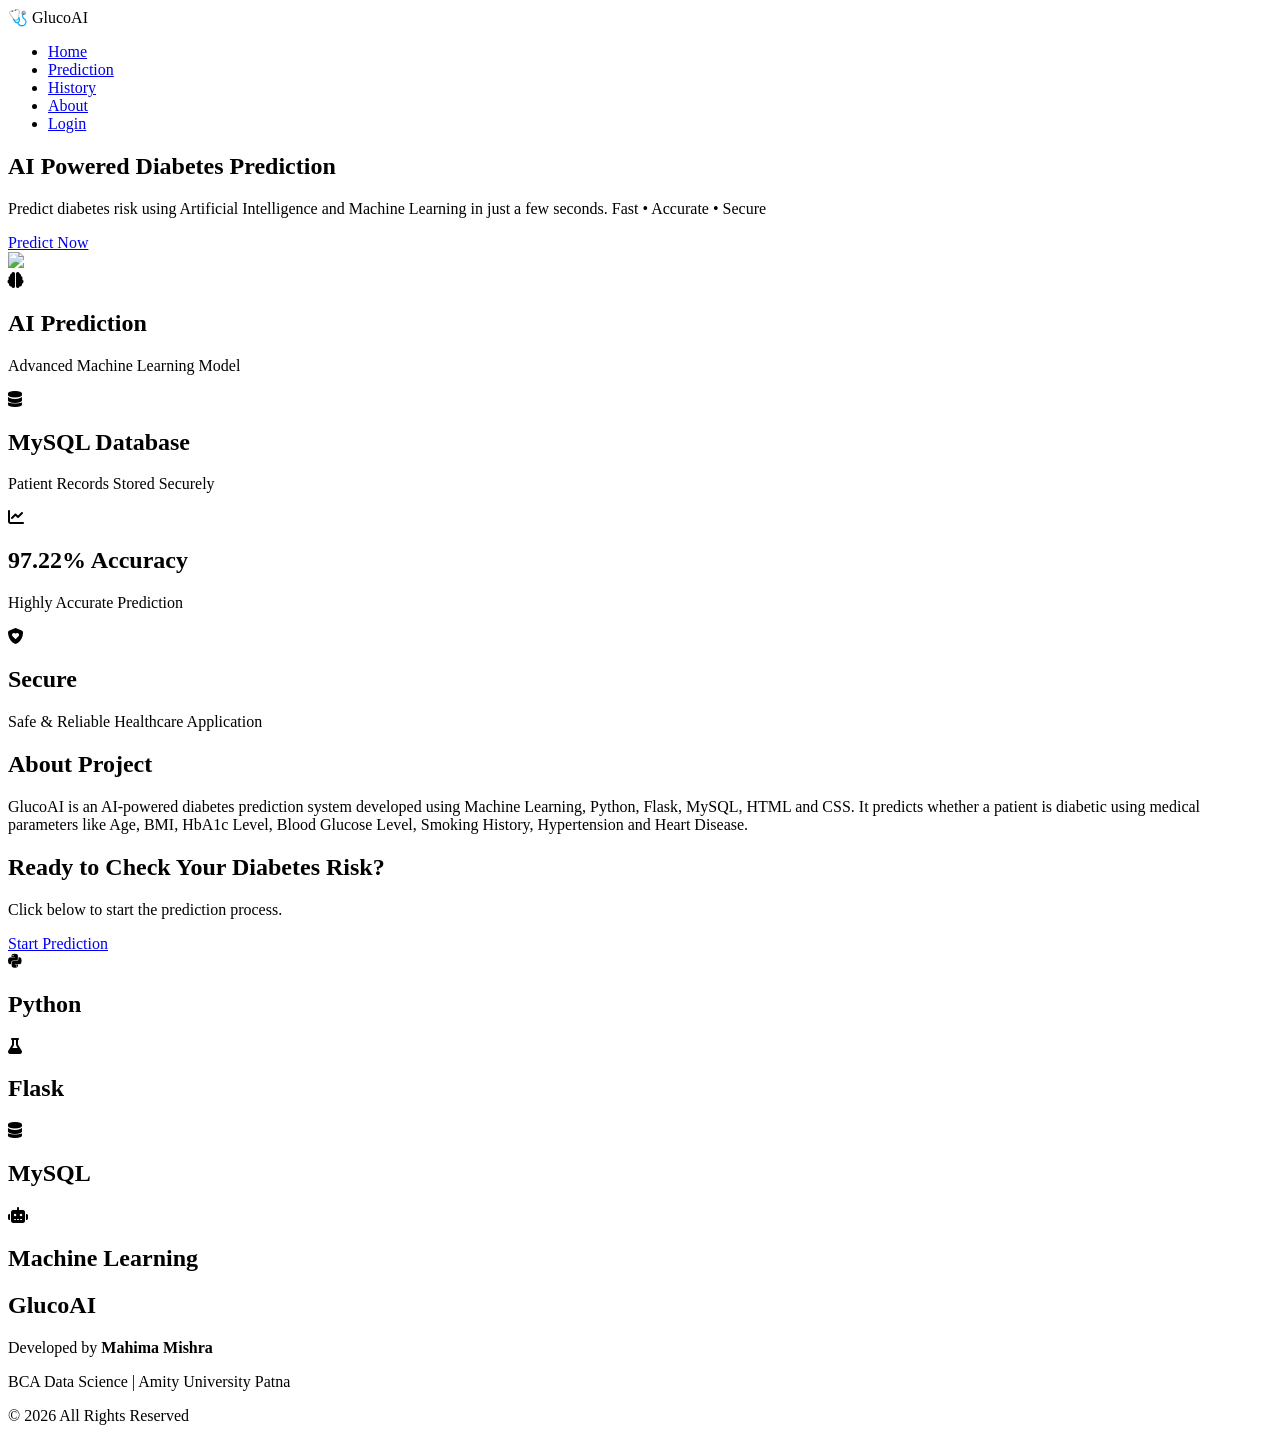
==== templates/index.html @ 879b3b70 "Add GlucoAI diabetes prediction project" ====
<!DOCTYPE html>
<html lang="en">

<head>

    <meta charset="UTF-8">
    <meta name="viewport" content="width=device-width, initial-scale=1.0">

    <title>GlucoAI | Smart Diabetes Prediction System</title>

    <link rel="stylesheet" href="{{ url_for('static', filename='style.css') }}">

    <link href="https://fonts.googleapis.com/css2?family=Poppins:wght@300;400;500;600;700&display=swap" rel="stylesheet">

    <link rel="stylesheet"
        href="https://cdnjs.cloudflare.com/ajax/libs/font-awesome/6.7.1/css/all.min.css">

</head>

<body>

<!-- ================= NAVBAR ================= -->

<nav>

    <div class="logo">
        🩺 GlucoAI
    </div>

    <ul>

        <li><a href="/">Home</a></li>

        <li><a href="/predict">Prediction</a></li>

        <li><a href="/history">History</a></li>

        <li><a href="/about">About</a></li>

        <li><a href="/login">Login</a></li>

    </ul>

</nav>

<!-- ================= HERO ================= -->

<section class="hero">

    <div class="left">

        <h1>

            AI Powered

            <span>Diabetes Prediction</span>

        </h1>

        <p>

            Predict diabetes risk using Artificial Intelligence and Machine
            Learning in just a few seconds.

            Fast • Accurate • Secure

        </p>

        <a href="/predict" class="btn">

            Predict Now

        </a>

    </div>

    <div class="right">

        <img src="https://img.icons8.com/color/480/doctor-male.png">

    </div>

</section>

<!-- ================= FEATURES ================= -->

<section class="features">

    <div class="box">

        <i class="fa-solid fa-brain"></i>

        <h2>AI Prediction</h2>

        <p>

            Advanced Machine Learning Model

        </p>

    </div>

    <div class="box">

        <i class="fa-solid fa-database"></i>

        <h2>MySQL Database</h2>

        <p>

            Patient Records Stored Securely

        </p>

    </div>

    <div class="box">

        <i class="fa-solid fa-chart-line"></i>

        <h2>97.22% Accuracy</h2>

        <p>

            Highly Accurate Prediction

        </p>

    </div>

    <div class="box">

        <i class="fa-solid fa-shield-heart"></i>

        <h2>Secure</h2>

        <p>

            Safe & Reliable Healthcare Application

        </p>

    </div>

</section>

<!-- ================= ABOUT ================= -->

<section class="about">

    <h1>About Project</h1>

    <p>

        GlucoAI is an AI-powered diabetes prediction system developed using
        Machine Learning, Python, Flask, MySQL, HTML and CSS.

        It predicts whether a patient is diabetic using medical parameters
        like Age, BMI, HbA1c Level, Blood Glucose Level, Smoking History,
        Hypertension and Heart Disease.

    </p>

</section>

<!-- ================= CALL TO ACTION ================= -->

<section class="start">

    <h1>

        Ready to Check Your Diabetes Risk?

    </h1>

    <p>

        Click below to start the prediction process.

    </p>

    <a href="/predict" class="btn">

        Start Prediction

    </a>

</section>

<!-- ================= TECHNOLOGIES ================= -->

<section class="features">

    <div class="box">

        <i class="fa-brands fa-python"></i>

        <h2>Python</h2>

    </div>

    <div class="box">

        <i class="fa-solid fa-flask"></i>

        <h2>Flask</h2>

    </div>

    <div class="box">

        <i class="fa-solid fa-database"></i>

        <h2>MySQL</h2>

    </div>

    <div class="box">

        <i class="fa-solid fa-robot"></i>

        <h2>Machine Learning</h2>

    </div>

</section>

<!-- ================= FOOTER ================= -->

<footer>

    <h2>GlucoAI</h2>

    <p>

        Developed by <b>Mahima Mishra</b>

    </p>

    <p>

        BCA Data Science | Amity University Patna

    </p>

    <p>

        © 2026 All Rights Reserved

    </p>

</footer>

</body>

</html>
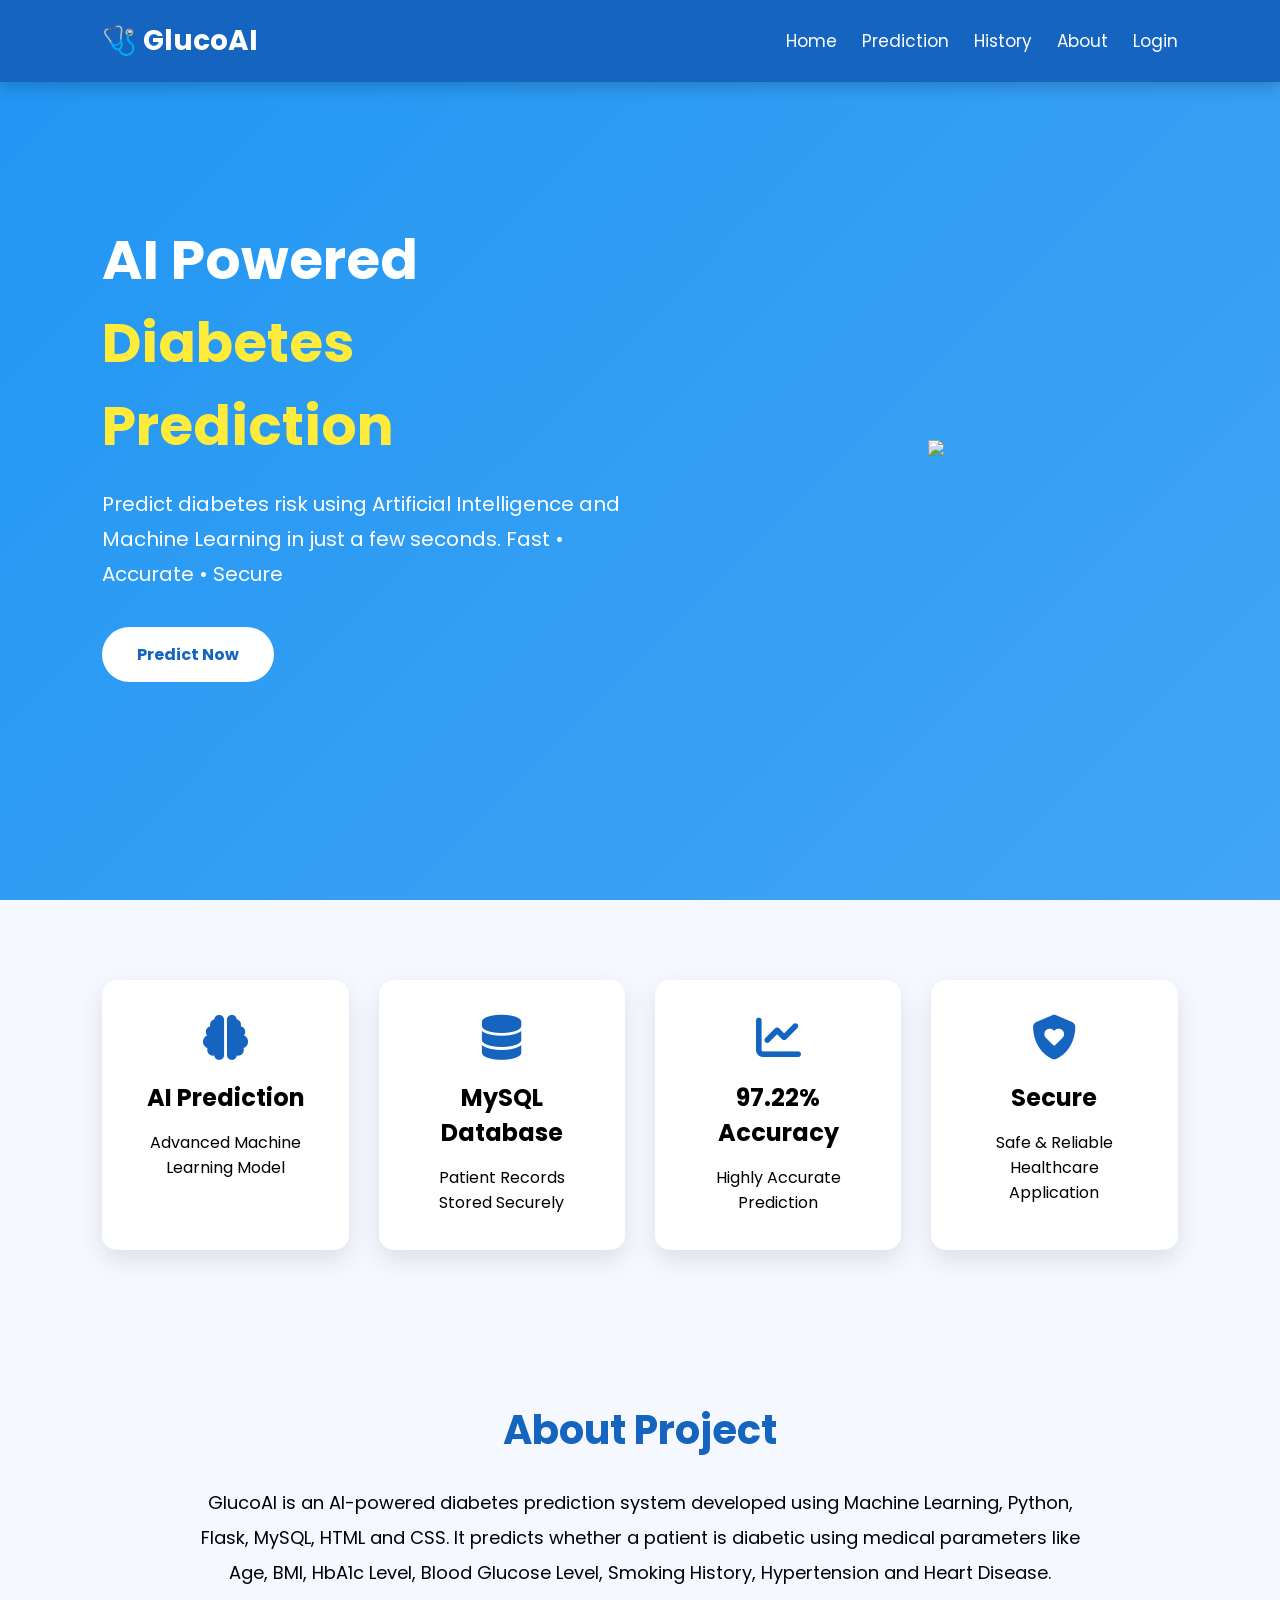
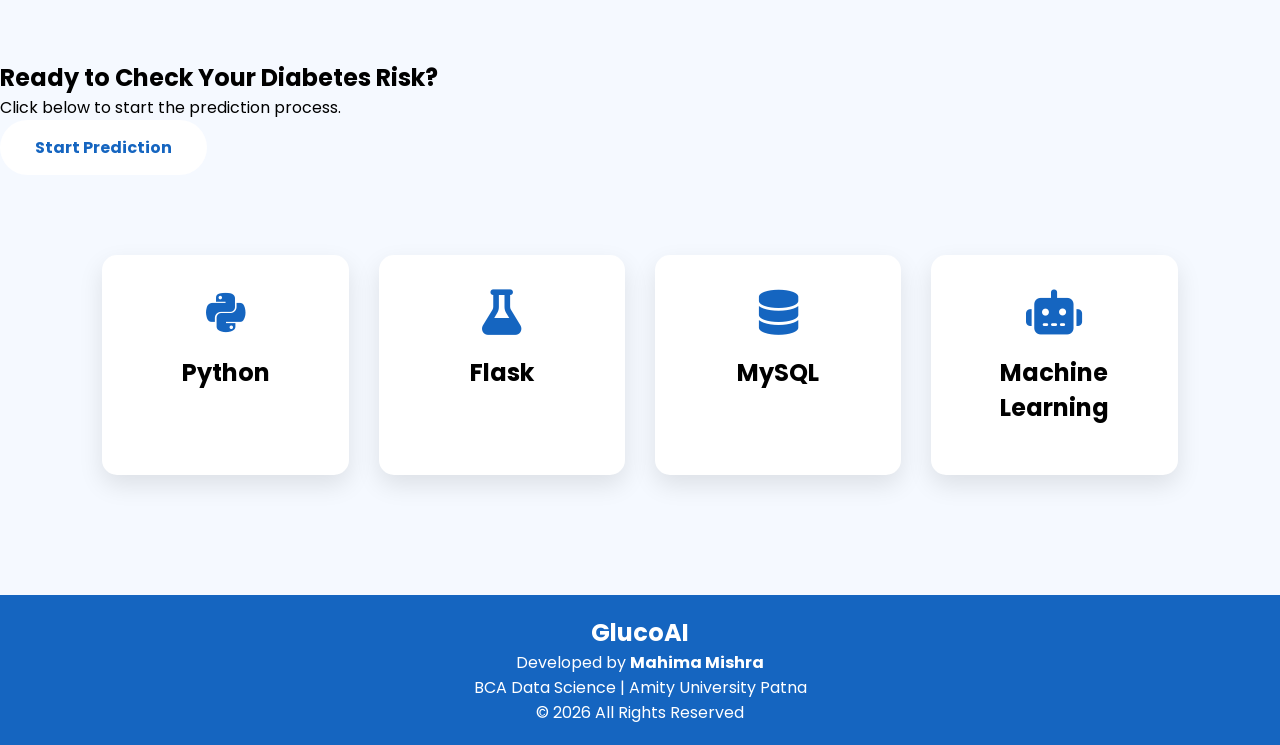
==== commit 3da03f1b: "index file changed properly" ====
--- a/templates/index.html
+++ b/templates/index.html
@@ -8,8 +8,8 @@
 
     <title>GlucoAI | Smart Diabetes Prediction System</title>
 
-    <link rel="stylesheet" href="{{ url_for('static', filename='style.css') }}">
-
+    <!-- <link rel="stylesheet" href="{{ url_for('static', filename='style.css') }}"> -->
+    <link rel="stylesheet" href="../static/style.css"/>
     <link href="https://fonts.googleapis.com/css2?family=Poppins:wght@300;400;500;600;700&display=swap" rel="stylesheet">
 
     <link rel="stylesheet"
--- a/static/style.css
+++ b/static/style.css
@@ -0,0 +1,1446 @@
+*{
+    margin:0;
+    padding:0;
+    box-sizing:border-box;
+    font-family:'Poppins',sans-serif;
+    scroll-behavior:smooth;
+}
+
+body{
+    background:#f5f9ff;
+}
+
+/* Navbar */
+
+nav{
+    width:100%;
+    background:#1565C0;
+    color:white;
+    display:flex;
+    justify-content:space-between;
+    align-items:center;
+    padding:20px 8%;
+    position:fixed;
+    top:0;
+    z-index:1000;
+    box-shadow:0 5px 15px rgba(0,0,0,.2);
+}
+
+.logo{
+    font-size:28px;
+    font-weight:bold;
+}
+
+nav ul{
+    display:flex;
+    list-style:none;
+}
+
+nav ul li{
+    margin-left:25px;
+}
+
+nav ul li a{
+    color:white;
+    text-decoration:none;
+    font-size:17px;
+    transition:.3s;
+}
+
+nav ul li a:hover{
+    color:#FFD54F;
+}
+
+/* Hero */
+
+.hero{
+    min-height:100vh;
+    display:flex;
+    justify-content:space-between;
+    align-items:center;
+    padding:120px 8%;
+    background:linear-gradient(135deg,#2196F3,#42A5F5);
+    color:white;
+}
+
+.left{
+    width:50%;
+}
+
+.left h1{
+    font-size:55px;
+    margin-bottom:20px;
+}
+
+.left h1 span{
+    color:#FFEB3B;
+}
+
+.left p{
+    font-size:20px;
+    line-height:35px;
+    margin-bottom:35px;
+}
+
+.btn{
+    display:inline-block;
+    padding:15px 35px;
+    background:white;
+    color:#1565C0;
+    border-radius:50px;
+    text-decoration:none;
+    font-weight:bold;
+    transition:.3s;
+}
+
+.btn:hover{
+    transform:scale(1.05);
+}
+
+.right{
+    width:45%;
+    text-align:center;
+}
+
+.right img{
+    width:350px;
+}
+
+/* Features */
+
+.features{
+    display:grid;
+    grid-template-columns:repeat(auto-fit,minmax(220px,1fr));
+    gap:30px;
+    padding:80px 8%;
+}
+
+.box{
+    background:white;
+    padding:35px;
+    border-radius:15px;
+    text-align:center;
+    box-shadow:0 10px 25px rgba(0,0,0,.1);
+    transition:.3s;
+}
+
+.box:hover{
+    transform:translateY(-10px);
+}
+
+.box i{
+    font-size:45px;
+    color:#1565C0;
+    margin-bottom:20px;
+}
+
+.box h2{
+    margin-bottom:15px;
+}
+
+/* About */
+
+.about{
+    padding:70px 8%;
+    text-align:center;
+}
+
+.about h1{
+    color:#1565C0;
+    margin-bottom:25px;
+    font-size:40px;
+}
+
+.about p{
+    max-width:900px;
+    margin:auto;
+    line-height:35px;
+    font-size:18px;
+}
+
+/* Prediction */
+
+#predict{
+    padding:70px 8%;
+    background:#E3F2FD;
+}
+
+#predict h1{
+    text-align:center;
+    margin-bottom:40px;
+    color:#1565C0;
+}
+
+form{
+    background:white;
+    padding:35px;
+    border-radius:20px;
+    box-shadow:0 10px 25px rgba(0,0,0,.1);
+    max-width:900px;
+    margin:auto;
+}
+
+form input,
+form select{
+    width:100%;
+    padding:15px;
+    margin:12px 0;
+    border:1px solid #ccc;
+    border-radius:10px;
+    font-size:16px;
+}
+
+form button{
+    width:100%;
+    padding:16px;
+    background:#1565C0;
+    color:white;
+    border:none;
+    border-radius:10px;
+    font-size:18px;
+    cursor:pointer;
+    margin-top:15px;
+    transition:.3s;
+}
+
+form button:hover{
+    background:#0D47A1;
+}
+
+/* Result */
+
+.result{
+    margin:30px auto;
+    max-width:900px;
+    background:#E8F5E9;
+    padding:25px;
+    border-left:8px solid #2E7D32;
+    border-radius:10px;
+    text-align:center;
+}
+
+.result h2{
+    color:#2E7D32;
+    margin-bottom:10px;
+}
+
+/* Footer */
+
+footer{
+    background:#1565C0;
+    color:white;
+    text-align:center;
+    padding:25px;
+    margin-top:50px;
+}
+
+/* Mobile */
+
+@media(max-width:768px){
+
+nav{
+    flex-direction:column;
+}
+
+nav ul{
+    margin-top:15px;
+    flex-wrap:wrap;
+    justify-content:center;
+}
+
+.hero{
+    flex-direction:column;
+    text-align:center;
+}
+
+.left,
+.right{
+    width:100%;
+}
+
+.left h1{
+    font-size:38px;
+}
+
+.right img{
+    width:250px;
+    margin-top:40px;
+}
+
+}
+/* -------------------- */
+/* Prediction Page CSS  */
+/* -------------------- */
+
+.page-title{
+    margin-top:80px;
+    background:linear-gradient(135deg,#1565C0,#42A5F5);
+    color:white;
+    text-align:center;
+    padding:60px 20px;
+}
+
+.page-title h1{
+    font-size:45px;
+    margin-bottom:15px;
+}
+
+.page-title p{
+    font-size:18px;
+    max-width:700px;
+    margin:auto;
+    line-height:30px;
+}
+
+.predict-container{
+    background:#f4f8ff;
+    padding:60px 20px;
+}
+
+.predict-card{
+    width:90%;
+    max-width:1000px;
+    margin:auto;
+    background:white;
+    border-radius:20px;
+    padding:40px;
+    box-shadow:0 15px 35px rgba(0,0,0,0.15);
+}
+
+.predict-card h2{
+    text-align:center;
+    color:#1565C0;
+    margin-bottom:30px;
+    font-size:32px;
+}
+
+.row{
+    display:flex;
+    gap:20px;
+    margin-bottom:20px;
+}
+
+.input-box{
+    flex:1;
+}
+
+.input-box label{
+    display:block;
+    font-weight:600;
+    color:#333;
+    margin-bottom:8px;
+}
+
+.input-box input,
+.input-box select{
+    width:100%;
+    padding:14px;
+    border:1px solid #d0d0d0;
+    border-radius:10px;
+    font-size:16px;
+    outline:none;
+    transition:0.3s;
+}
+
+.input-box input:focus,
+.input-box select:focus{
+    border-color:#1565C0;
+    box-shadow:0 0 8px rgba(21,101,192,0.3);
+}
+
+button{
+    width:100%;
+    padding:16px;
+    background:#1565C0;
+    color:white;
+    border:none;
+    border-radius:10px;
+    font-size:18px;
+    cursor:pointer;
+    transition:0.3s;
+    margin-top:20px;
+}
+
+button:hover{
+    background:#0D47A1;
+    transform:translateY(-3px);
+}
+
+button i{
+    margin-right:8px;
+}
+
+footer{
+    background:#1565C0;
+    color:white;
+    text-align:center;
+    padding:20px;
+    font-size:16px;
+}
+
+/* Mobile */
+
+@media(max-width:768px){
+
+.row{
+    flex-direction:column;
+}
+
+.page-title h1{
+    font-size:32px;
+}
+
+.predict-card{
+    padding:25px;
+}
+
+}
+/* =====================================
+        RESULT PAGE CSS
+===================================== */
+
+.result-page{
+    padding:120px 20px 60px;
+    background:#f5f9ff;
+    min-height:100vh;
+}
+
+.result-card{
+
+    width:90%;
+    max-width:900px;
+
+    margin:auto;
+
+    background:white;
+
+    border-radius:20px;
+
+    padding:40px;
+
+    box-shadow:0 15px 35px rgba(0,0,0,.15);
+
+}
+
+.result-card h1{
+
+    text-align:center;
+
+    color:#1565C0;
+
+    margin-bottom:30px;
+
+    font-size:38px;
+
+}
+
+.safe{
+
+    background:#E8F5E9;
+
+    border-left:8px solid #2E7D32;
+
+    padding:25px;
+
+    text-align:center;
+
+    border-radius:10px;
+
+    margin-bottom:30px;
+
+}
+
+.safe i{
+
+    font-size:60px;
+
+    color:#2E7D32;
+
+    margin-bottom:15px;
+
+}
+
+.safe h2{
+
+    color:#2E7D32;
+
+    font-size:34px;
+
+}
+
+.danger{
+
+    background:#FFEBEE;
+
+    border-left:8px solid #C62828;
+
+    padding:25px;
+
+    text-align:center;
+
+    border-radius:10px;
+
+    margin-bottom:30px;
+
+}
+
+.danger i{
+
+    font-size:60px;
+
+    color:#C62828;
+
+    margin-bottom:15px;
+
+}
+
+.danger h2{
+
+    color:#C62828;
+
+    font-size:34px;
+
+}
+
+.safe h3,
+.danger h3{
+
+    margin-top:15px;
+
+    color:#444;
+
+}
+
+.info{
+
+    margin-top:30px;
+
+}
+
+.info h3{
+
+    color:#1565C0;
+
+    margin-top:20px;
+
+}
+
+.info p{
+
+    color:#444;
+
+    font-size:18px;
+
+    margin-top:8px;
+
+}
+
+.result-card h2{
+
+    color:#1565C0;
+
+    margin-top:25px;
+
+    margin-bottom:15px;
+
+}
+
+.result-card ul{
+
+    margin-left:30px;
+
+}
+
+.result-card ul li{
+
+    margin:12px 0;
+
+    font-size:17px;
+
+    color:#444;
+
+}
+
+.result-card hr{
+
+    margin:30px 0;
+
+    border:none;
+
+    height:1px;
+
+    background:#ddd;
+
+}
+
+.back-btn{
+
+    display:inline-block;
+
+    background:#1565C0;
+
+    color:white;
+
+    text-decoration:none;
+
+    padding:15px 35px;
+
+    border-radius:10px;
+
+    transition:.3s;
+
+    font-weight:600;
+
+}
+
+.back-btn:hover{
+
+    background:#0D47A1;
+
+    transform:translateY(-3px);
+
+}
+
+footer{
+
+    background:#1565C0;
+
+    color:white;
+
+    text-align:center;
+
+    padding:20px;
+
+    margin-top:50px;
+
+}
+
+@media(max-width:768px){
+
+.result-card{
+
+    padding:25px;
+
+}
+
+.result-card h1{
+
+    font-size:30px;
+
+}
+
+.safe h2,
+.danger h2{
+
+    font-size:28px;
+
+}
+
+.safe i,
+.danger i{
+
+    font-size:45px;
+
+}
+
+}
+/* =====================================
+           HISTORY PAGE
+===================================== */
+
+.history-page{
+    padding:120px 8% 60px;
+    background:#f4f8ff;
+    min-height:100vh;
+}
+
+.history-page h1{
+    text-align:center;
+    color:#1565C0;
+    font-size:42px;
+    margin-bottom:10px;
+}
+
+.history-page p{
+    text-align:center;
+    color:#666;
+    margin-bottom:35px;
+    font-size:18px;
+}
+
+.search-box{
+    display:flex;
+    justify-content:center;
+    gap:15px;
+    margin-bottom:35px;
+    flex-wrap:wrap;
+}
+
+.search-box input{
+    width:400px;
+    max-width:100%;
+    padding:14px;
+    border:1px solid #ccc;
+    border-radius:10px;
+    outline:none;
+    font-size:16px;
+}
+
+.search-box input:focus{
+    border-color:#1565C0;
+}
+
+.search-box button{
+    padding:14px 30px;
+    background:#1565C0;
+    color:white;
+    border:none;
+    border-radius:10px;
+    cursor:pointer;
+    transition:.3s;
+}
+
+.search-box button:hover{
+    background:#0D47A1;
+}
+
+table{
+    width:100%;
+    border-collapse:collapse;
+    background:white;
+    border-radius:15px;
+    overflow:hidden;
+    box-shadow:0 10px 30px rgba(0,0,0,.15);
+}
+
+thead{
+    background:#1565C0;
+    color:white;
+}
+
+th{
+    padding:18px;
+    text-align:center;
+    font-size:17px;
+}
+
+td{
+    padding:16px;
+    text-align:center;
+    border-bottom:1px solid #eee;
+}
+
+tbody tr:hover{
+    background:#E3F2FD;
+}
+
+.delete-btn{
+    display:inline-block;
+    padding:8px 16px;
+    background:#E53935;
+    color:white;
+    text-decoration:none;
+    border-radius:8px;
+    transition:.3s;
+}
+
+.delete-btn:hover{
+    background:#C62828;
+}
+
+@media(max-width:900px){
+
+.history-page{
+    overflow-x:auto;
+}
+
+table{
+    min-width:900px;
+}
+
+}
+
+@media(max-width:768px){
+
+.history-page h1{
+    font-size:32px;
+}
+
+.history-page p{
+    font-size:16px;
+}
+
+.search-box{
+    flex-direction:column;
+    align-items:center;
+}
+
+.search-box input{
+    width:100%;
+}
+
+.search-box button{
+    width:100%;
+}
+
+}
+/* =====================================
+            ABOUT PAGE
+===================================== */
+
+.about-page{
+    padding:120px 8% 60px;
+    background:#f4f8ff;
+    min-height:100vh;
+}
+
+.about-page h1{
+    text-align:center;
+    color:#1565C0;
+    font-size:45px;
+    margin-bottom:20px;
+}
+
+.intro{
+    text-align:center;
+    max-width:900px;
+    margin:auto;
+    font-size:18px;
+    color:#555;
+    line-height:30px;
+    margin-bottom:50px;
+}
+
+.about-grid{
+    display:grid;
+    grid-template-columns:repeat(auto-fit,minmax(300px,1fr));
+    gap:30px;
+}
+
+.about-card{
+    background:white;
+    border-radius:20px;
+    padding:30px;
+    box-shadow:0 10px 25px rgba(0,0,0,.12);
+    transition:.3s;
+}
+
+.about-card:hover{
+    transform:translateY(-8px);
+}
+
+.about-card i{
+    font-size:50px;
+    color:#1565C0;
+    margin-bottom:20px;
+}
+
+.about-card h2{
+    color:#1565C0;
+    margin-bottom:15px;
+}
+
+.about-card p{
+    color:#555;
+    line-height:28px;
+}
+
+.about-card ul{
+    margin-top:10px;
+    padding-left:20px;
+}
+
+.about-card ul li{
+    margin:12px 0;
+    color:#444;
+    line-height:25px;
+}
+
+footer{
+    background:#1565C0;
+    color:white;
+    text-align:center;
+    padding:20px;
+    margin-top:40px;
+}
+
+@media(max-width:768px){
+
+.about-page h1{
+    font-size:34px;
+}
+
+.intro{
+    font-size:16px;
+}
+
+.about-card{
+    padding:20px;
+}
+
+.about-card i{
+    font-size:40px;
+}
+
+}
+/* LOGIN */
+
+.login-container{
+    display:flex;
+    justify-content:center;
+    align-items:center;
+    min-height:100vh;
+    background:linear-gradient(135deg,#1565C0,#42A5F5);
+}
+
+.login-card{
+    width:400px;
+    background:white;
+    padding:40px;
+    border-radius:20px;
+    text-align:center;
+    box-shadow:0 10px 30px rgba(0,0,0,.2);
+}
+
+.login-icon{
+    font-size:60px;
+    color:#1565C0;
+    margin-bottom:20px;
+}
+
+.login-card h1{
+    color:#1565C0;
+}
+
+.login-card p{
+    color:#666;
+    margin-bottom:25px;
+}
+
+.login-card input{
+    width:100%;
+    padding:14px;
+    margin:12px 0;
+    border:1px solid #ccc;
+    border-radius:10px;
+}
+
+.login-card button{
+    width:100%;
+    padding:15px;
+    background:#1565C0;
+    color:white;
+    border:none;
+    border-radius:10px;
+    cursor:pointer;
+    font-size:17px;
+}
+
+.login-card button:hover{
+    background:#0D47A1;
+}
+/* ADMIN */
+
+.admin-panel{
+
+padding:120px 8%;
+
+background:#f4f8ff;
+
+min-height:100vh;
+
+}
+
+.admin-panel h1{
+
+text-align:center;
+
+margin-bottom:40px;
+
+color:#1565C0;
+
+}
+
+.admin-grid{
+
+display:grid;
+
+grid-template-columns:repeat(auto-fit,minmax(250px,1fr));
+
+gap:25px;
+
+}
+
+.admin-card{
+
+background:white;
+
+padding:35px;
+
+border-radius:15px;
+
+text-align:center;
+
+box-shadow:0 10px 20px rgba(0,0,0,.15);
+
+}
+
+.admin-card h2{
+
+color:#1565C0;
+
+margin-bottom:15px;
+
+}
+
+.admin-card h1{
+
+font-size:40px;
+
+color:#333;
+
+}
+/* ==========================
+RESULT PAGE
+========================== */
+
+.result-page{
+
+display:flex;
+
+justify-content:center;
+
+align-items:center;
+
+min-height:80vh;
+
+background:#f4f8ff;
+
+padding:40px;
+
+}
+
+.result-card{
+
+background:white;
+
+padding:40px;
+
+border-radius:20px;
+
+width:600px;
+
+text-align:center;
+
+box-shadow:0 10px 25px rgba(0,0,0,.15);
+
+}
+
+.result-card h1{
+
+color:#1565C0;
+
+margin-bottom:20px;
+
+}
+
+.result-card h3{
+
+margin-top:20px;
+
+color:#333;
+
+}
+
+.result-card p{
+
+margin:25px 0;
+
+color:#555;
+
+line-height:28px;
+
+}
+
+.pdf-btn{
+
+display:inline-block;
+
+padding:15px 30px;
+
+background:#E53935;
+
+color:white;
+
+text-decoration:none;
+
+border-radius:10px;
+
+font-weight:600;
+
+margin:10px;
+
+transition:.3s;
+
+}
+
+.pdf-btn:hover{
+
+background:#B71C1C;
+
+}
+
+.back-btn{
+
+display:inline-block;
+
+padding:15px 30px;
+
+background:#1565C0;
+
+color:white;
+
+text-decoration:none;
+
+border-radius:10px;
+
+font-weight:600;
+
+margin:10px;
+
+transition:.3s;
+
+}
+
+.back-btn:hover{
+
+background:#0D47A1;
+
+}
+.print-btn{
+    padding:15px 30px;
+    background:#1565C0;
+    color:white;
+    border:none;
+    border-radius:10px;
+    cursor:pointer;
+    font-size:16px;
+    margin-top:15px;
+}
+/* ==========================================
+   DASHBOARD
+========================================== */
+
+.dashboard-title{
+    text-align:center;
+    font-size:38px;
+    color:#1565C0;
+    margin:35px 0;
+    font-weight:700;
+}
+
+.cards{
+    width:90%;
+    margin:auto;
+    display:grid;
+    grid-template-columns:repeat(auto-fit,minmax(220px,1fr));
+    gap:25px;
+}
+
+.card{
+    color:#fff;
+    padding:30px;
+    border-radius:18px;
+    text-align:center;
+    box-shadow:0 10px 25px rgba(0,0,0,.15);
+    transition:.3s;
+}
+
+.card:hover{
+    transform:translateY(-8px);
+}
+
+.card i{
+    font-size:45px;
+    margin-bottom:15px;
+}
+
+.card h3{
+    margin:10px 0;
+    font-size:20px;
+}
+
+.card h1{
+    font-size:42px;
+    margin-top:10px;
+}
+
+.blue{
+    background:linear-gradient(135deg,#1976D2,#42A5F5);
+}
+
+.red{
+    background:linear-gradient(135deg,#D32F2F,#EF5350);
+}
+
+.green{
+    background:linear-gradient(135deg,#2E7D32,#66BB6A);
+}
+
+.orange{
+    background:linear-gradient(135deg,#F57C00,#FFB74D);
+}
+
+.purple{
+    background:linear-gradient(135deg,#7B1FA2,#BA68C8);
+}
+
+/* ================= CHARTS ================= */
+
+.charts{
+    width:90%;
+    margin:50px auto;
+    display:flex;
+    justify-content:center;
+    flex-wrap:wrap;
+    gap:30px;
+}
+
+.chart-box{
+    flex:1;
+    min-width:420px;
+    background:#fff;
+    padding:25px;
+    border-radius:20px;
+    box-shadow:0 8px 20px rgba(0,0,0,.15);
+}
+
+.chart-box h2{
+    text-align:center;
+    color:#1565C0;
+    margin-bottom:20px;
+}
+
+.chart-box canvas{
+    width:100% !important;
+    height:350px !important;
+}
+
+/* ================= QUICK ACTION ================= */
+
+.quick-actions{
+    width:90%;
+    margin:40px auto;
+    text-align:center;
+}
+
+.quick-actions h2{
+    color:#1565C0;
+    margin-bottom:25px;
+}
+
+.action-buttons{
+    display:flex;
+    justify-content:center;
+    flex-wrap:wrap;
+    gap:20px;
+}
+
+.action-btn{
+    text-decoration:none;
+    color:#fff;
+    background:#1565C0;
+    padding:15px 28px;
+    border-radius:10px;
+    font-size:16px;
+    font-weight:600;
+    transition:.3s;
+}
+
+.action-btn:hover{
+    background:#0D47A1;
+    transform:translateY(-3px);
+}
+
+.action-btn i{
+    margin-right:8px;
+}
+
+/* ================= STATUS CARD ================= */
+
+.status-card{
+    width:90%;
+    max-width:700px;
+    margin:40px auto;
+    background:#fff;
+    border-radius:20px;
+    padding:30px;
+    box-shadow:0 8px 20px rgba(0,0,0,.15);
+}
+
+.status-card h2{
+    color:#1565C0;
+    margin-bottom:20px;
+    text-align:center;
+}
+
+.status-card p{
+    font-size:17px;
+    padding:10px 0;
+    border-bottom:1px solid #eee;
+}
+
+.status-card p:last-child{
+    border-bottom:none;
+}
+
+/* ================= RESPONSIVE ================= */
+
+@media(max-width:768px){
+
+.chart-box{
+    min-width:100%;
+}
+
+.dashboard-title{
+    font-size:28px;
+}
+
+.card h1{
+    font-size:34px;
+}
+
+.action-buttons{
+    flex-direction:column;
+}
+
+.action-btn{
+    width:100%;
+}
+
+}
+/* ==========================================
+        MOBILE RESPONSIVE
+========================================== */
+
+@media screen and (max-width:768px){
+
+/* Navbar */
+
+nav{
+    flex-direction:column;
+    padding:15px;
+}
+
+.logo{
+    margin-bottom:15px;
+}
+
+nav ul{
+    flex-wrap:wrap;
+    justify-content:center;
+}
+
+nav ul li{
+    margin:8px 12px;
+}
+
+/* Hero */
+
+.hero{
+    flex-direction:column-reverse;
+    text-align:center;
+    padding:120px 20px 50px;
+}
+
+.left,
+.right{
+    width:100%;
+}
+
+.left h1{
+    font-size:34px;
+}
+
+.left p{
+    font-size:17px;
+    line-height:28px;
+}
+
+.right img{
+    width:220px;
+    margin-bottom:30px;
+}
+
+/* Features */
+
+.features{
+    grid-template-columns:1fr;
+}
+
+/* Prediction */
+
+.predict-card{
+    width:100%;
+    padding:25px;
+}
+
+.row{
+    flex-direction:column;
+}
+
+.input-box{
+    width:100%;
+}
+
+/* History */
+
+table{
+    display:block;
+    overflow-x:auto;
+    white-space:nowrap;
+}
+
+/* Dashboard */
+
+.cards{
+    grid-template-columns:1fr;
+}
+
+.chart-box{
+    min-width:100%;
+}
+
+.charts{
+    flex-direction:column;
+}
+
+/* Buttons */
+
+.action-buttons{
+    flex-direction:column;
+}
+
+.action-btn{
+    width:100%;
+}
+
+/* Result */
+
+.result-card{
+    width:100%;
+}
+
+/* Login */
+
+.login-card{
+    width:95%;
+}
+
+/* Admin */
+
+.admin-grid{
+    grid-template-columns:1fr;
+}
+
+}
